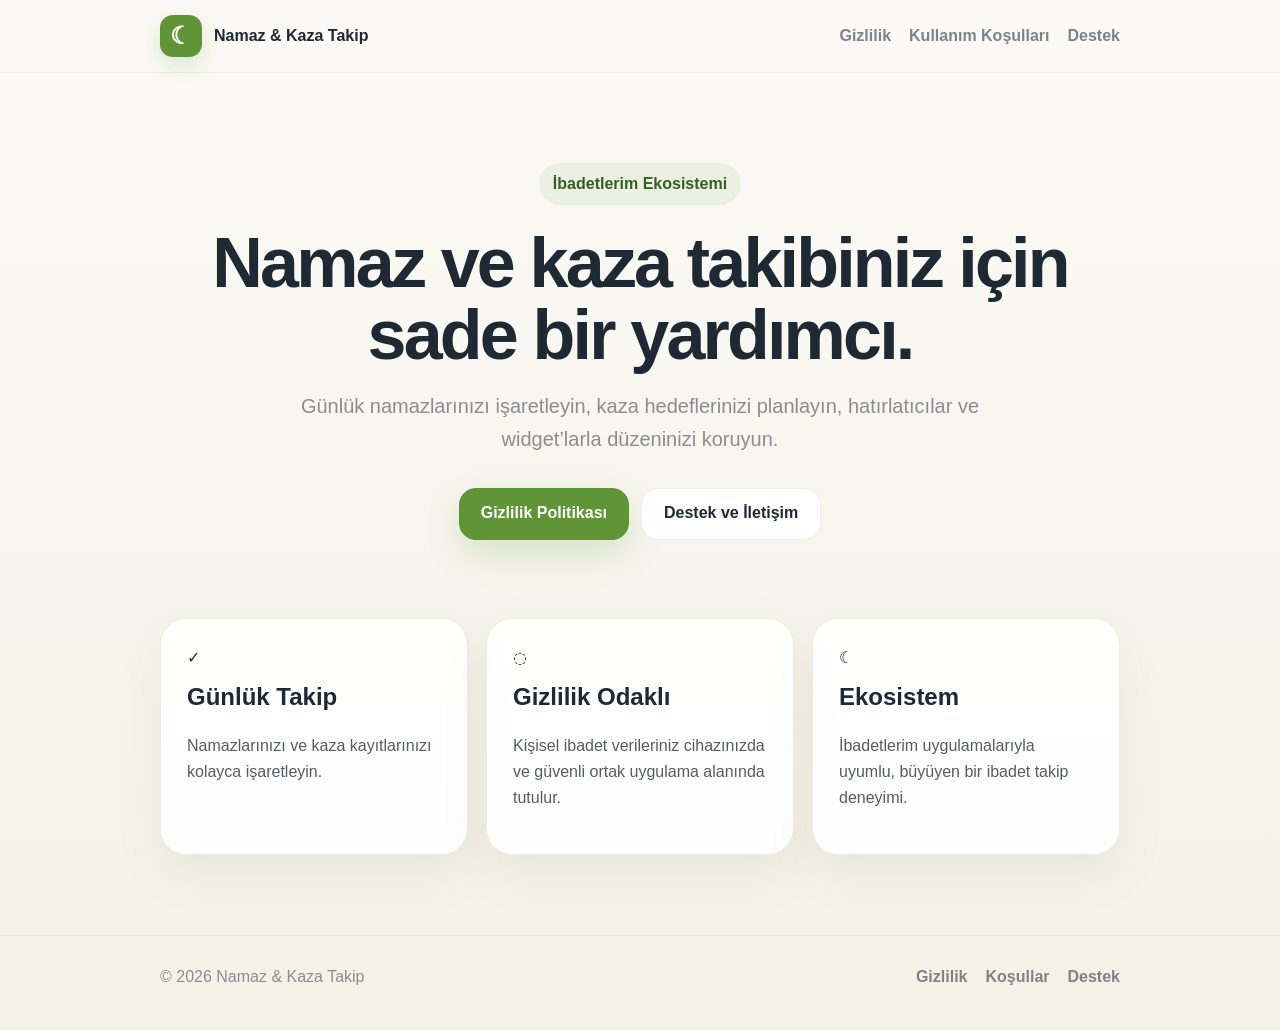
==== index.html @ 15256583 "Add files via upload     İlk web sitesi dosyaları" ====
<!doctype html><html lang="tr"><head><meta charset="utf-8"><meta name="viewport" content="width=device-width,initial-scale=1"><title>Namaz &amp; Kaza Takip</title><meta name="description" content="Namazlarınızı ve kaza hedeflerinizi sade ve güvenli biçimde takip edin."><link rel="stylesheet" href="styles.css"></head><body><header><div class="container nav"><a class="brand" href="index.html"><span class="logo">☾</span><span>Namaz &amp; Kaza Takip</span></a><nav><a href="privacy.html">Gizlilik</a><a href="terms.html">Kullanım Koşulları</a><a href="support.html">Destek</a></nav></div></header><main><section class="hero container"><span class="eyebrow">İbadetlerim Ekosistemi</span><h1>Namaz ve kaza takibiniz için sade bir yardımcı.</h1><p>Günlük namazlarınızı işaretleyin, kaza hedeflerinizi planlayın, hatırlatıcılar ve widget’larla düzeninizi koruyun.</p><div class="actions"><a class="button primary" href="privacy.html">Gizlilik Politikası</a><a class="button secondary" href="support.html">Destek ve İletişim</a></div></section><section class="container grid"><article class="card"><div>✓</div><h2>Günlük Takip</h2><p>Namazlarınızı ve kaza kayıtlarınızı kolayca işaretleyin.</p></article><article class="card"><div>◌</div><h2>Gizlilik Odaklı</h2><p>Kişisel ibadet verileriniz cihazınızda ve güvenli ortak uygulama alanında tutulur.</p></article><article class="card"><div>☾</div><h2>Ekosistem</h2><p>İbadetlerim uygulamalarıyla uyumlu, büyüyen bir ibadet takip deneyimi.</p></article></section></main><footer><div class="container footer-inner"><span>© 2026 Namaz &amp; Kaza Takip</span><span class="footer-links"><a href="privacy.html">Gizlilik</a><a href="terms.html">Koşullar</a><a href="support.html">Destek</a></span></div></footer><script src="config.js"></script><script src="script.js"></script></body></html>
---- styles.css ----
*{box-sizing:border-box}body{margin:0;font-family:-apple-system,BlinkMacSystemFont,"Segoe UI",sans-serif;background:linear-gradient(180deg,#fbfaf6,#f5f1e7);color:#1f2933;line-height:1.65}.container{width:min(960px,calc(100% - 36px));margin:auto}header{position:sticky;top:0;background:#fbfaf6e8;backdrop-filter:blur(16px);border-bottom:1px solid #0000000d;z-index:10}.nav{min-height:72px;display:flex;align-items:center;justify-content:space-between}.brand{display:flex;align-items:center;gap:12px;color:#1f2933;text-decoration:none;font-weight:800}.logo{width:42px;height:42px;border-radius:13px;background:#5f9437;color:white;display:grid;place-items:center;font-size:24px;box-shadow:0 8px 22px #5f943738}nav a,.footer-links a{color:#7f8288;text-decoration:none;margin-left:18px;font-weight:600}.hero{padding:90px 0 58px;text-align:center}.eyebrow{display:inline-block;padding:8px 14px;border-radius:999px;background:#5f943717;color:#355f27;font-weight:700}h1{font-size:clamp(42px,7vw,70px);line-height:1.03;letter-spacing:-.04em;margin:22px auto 18px}.hero p{max-width:700px;margin:auto;color:#8b8d93;font-size:20px}.actions{margin-top:32px;display:flex;justify-content:center;gap:12px;flex-wrap:wrap}.button{display:inline-flex;align-items:center;justify-content:center;min-height:52px;padding:0 22px;border-radius:17px;text-decoration:none;font-weight:800}.primary{background:#5f9437;color:white;box-shadow:0 14px 34px #5f943733}.secondary{background:white;color:#1f2933;border:1px solid #00000012}.grid{display:grid;grid-template-columns:repeat(3,1fr);gap:18px;padding:20px 0 80px}.card,.page-card{background:#ffffffeb;border:1px solid #5f943724;border-radius:26px;padding:26px;box-shadow:0 18px 50px #3c483214}.card h2{margin:6px 0 8px}.card p,.page p,.page li{color:#555b64}.page{padding:65px 0 90px}.page-card{max-width:860px;margin:auto;padding:clamp(26px,5vw,54px)}.page h1{font-size:clamp(38px,6vw,56px);text-align:left;margin-top:0}.page h2{margin-top:32px;margin-bottom:8px}.notice,.contact-box{padding:18px 20px;border-radius:18px;background:#5f943714;color:#355f27;margin:22px 0}.contact-box{padding:24px}footer{border-top:1px solid #0000000d;padding:28px 0 40px;color:#8b8d93}.footer-inner{display:flex;justify-content:space-between;gap:20px;flex-wrap:wrap}@media(max-width:760px){nav{display:none}.grid{grid-template-columns:1fr}.hero{padding-top:60px}.page{padding-top:34px}}
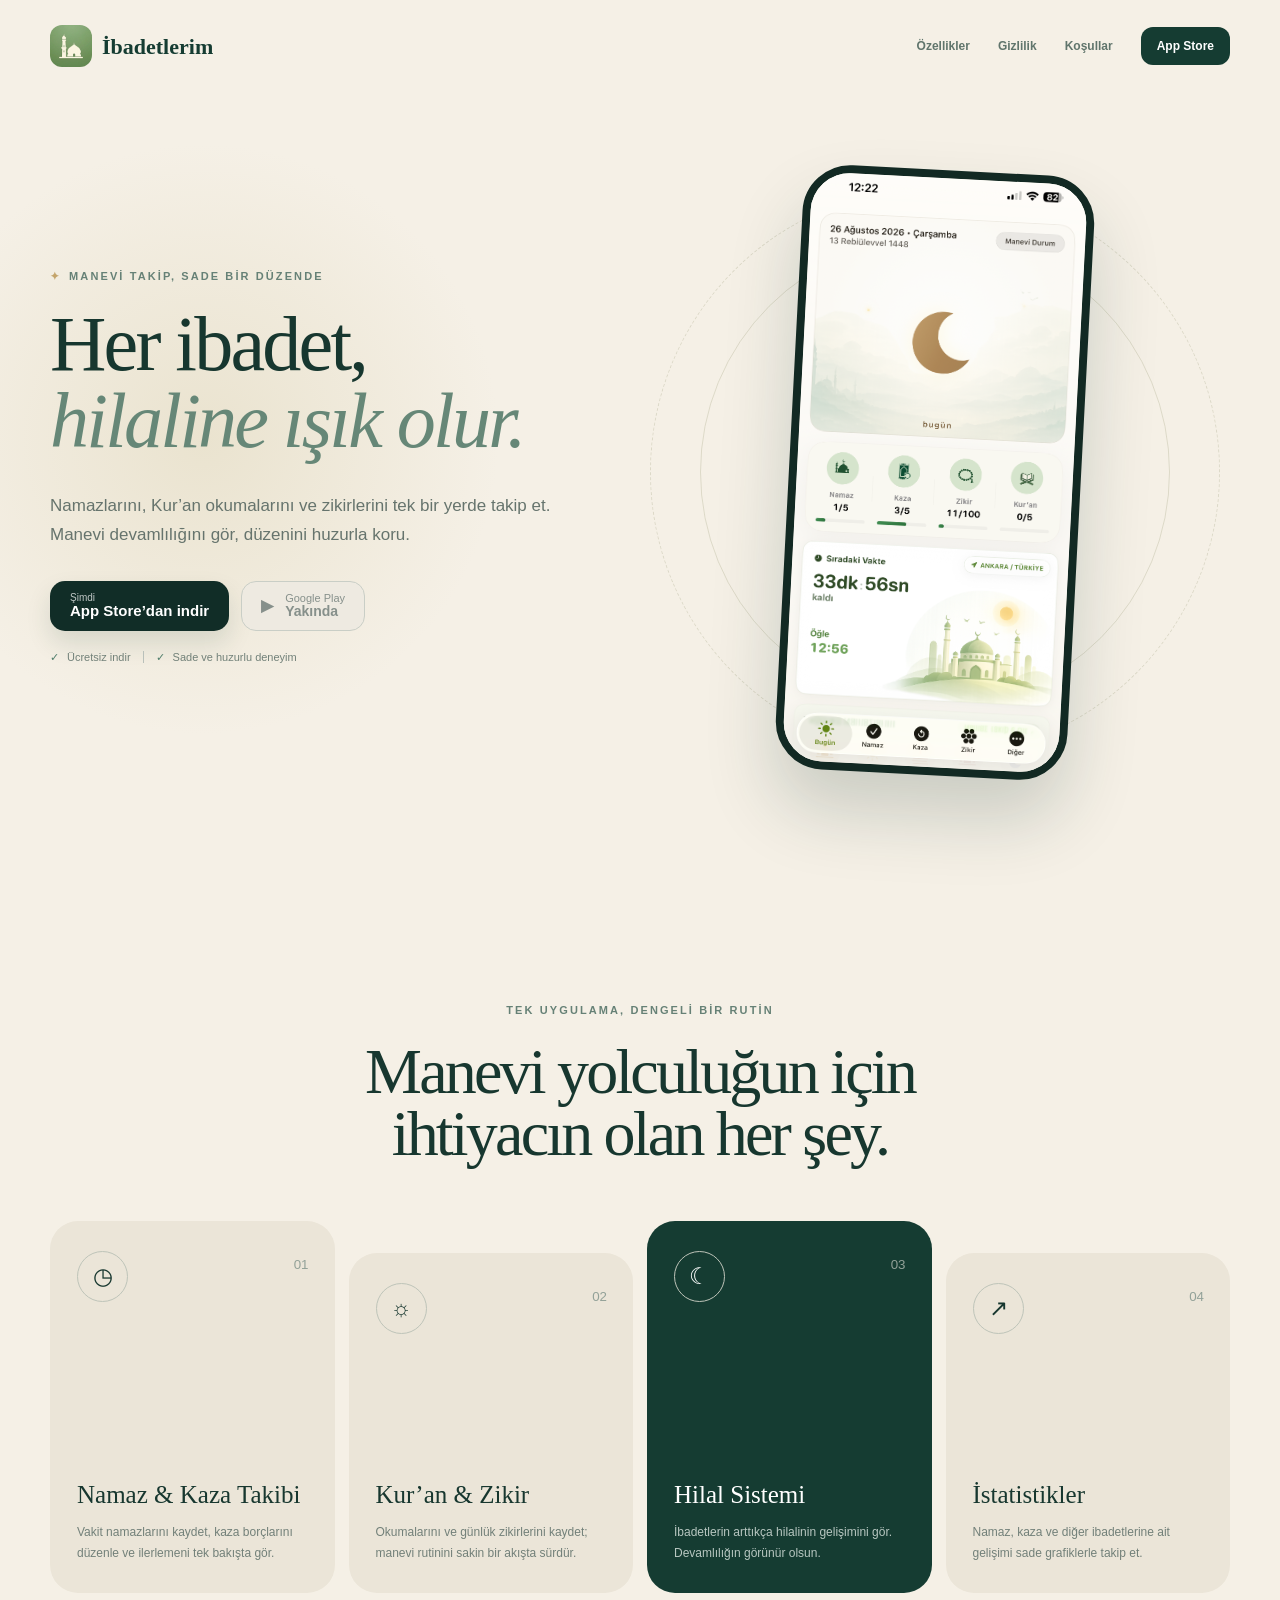
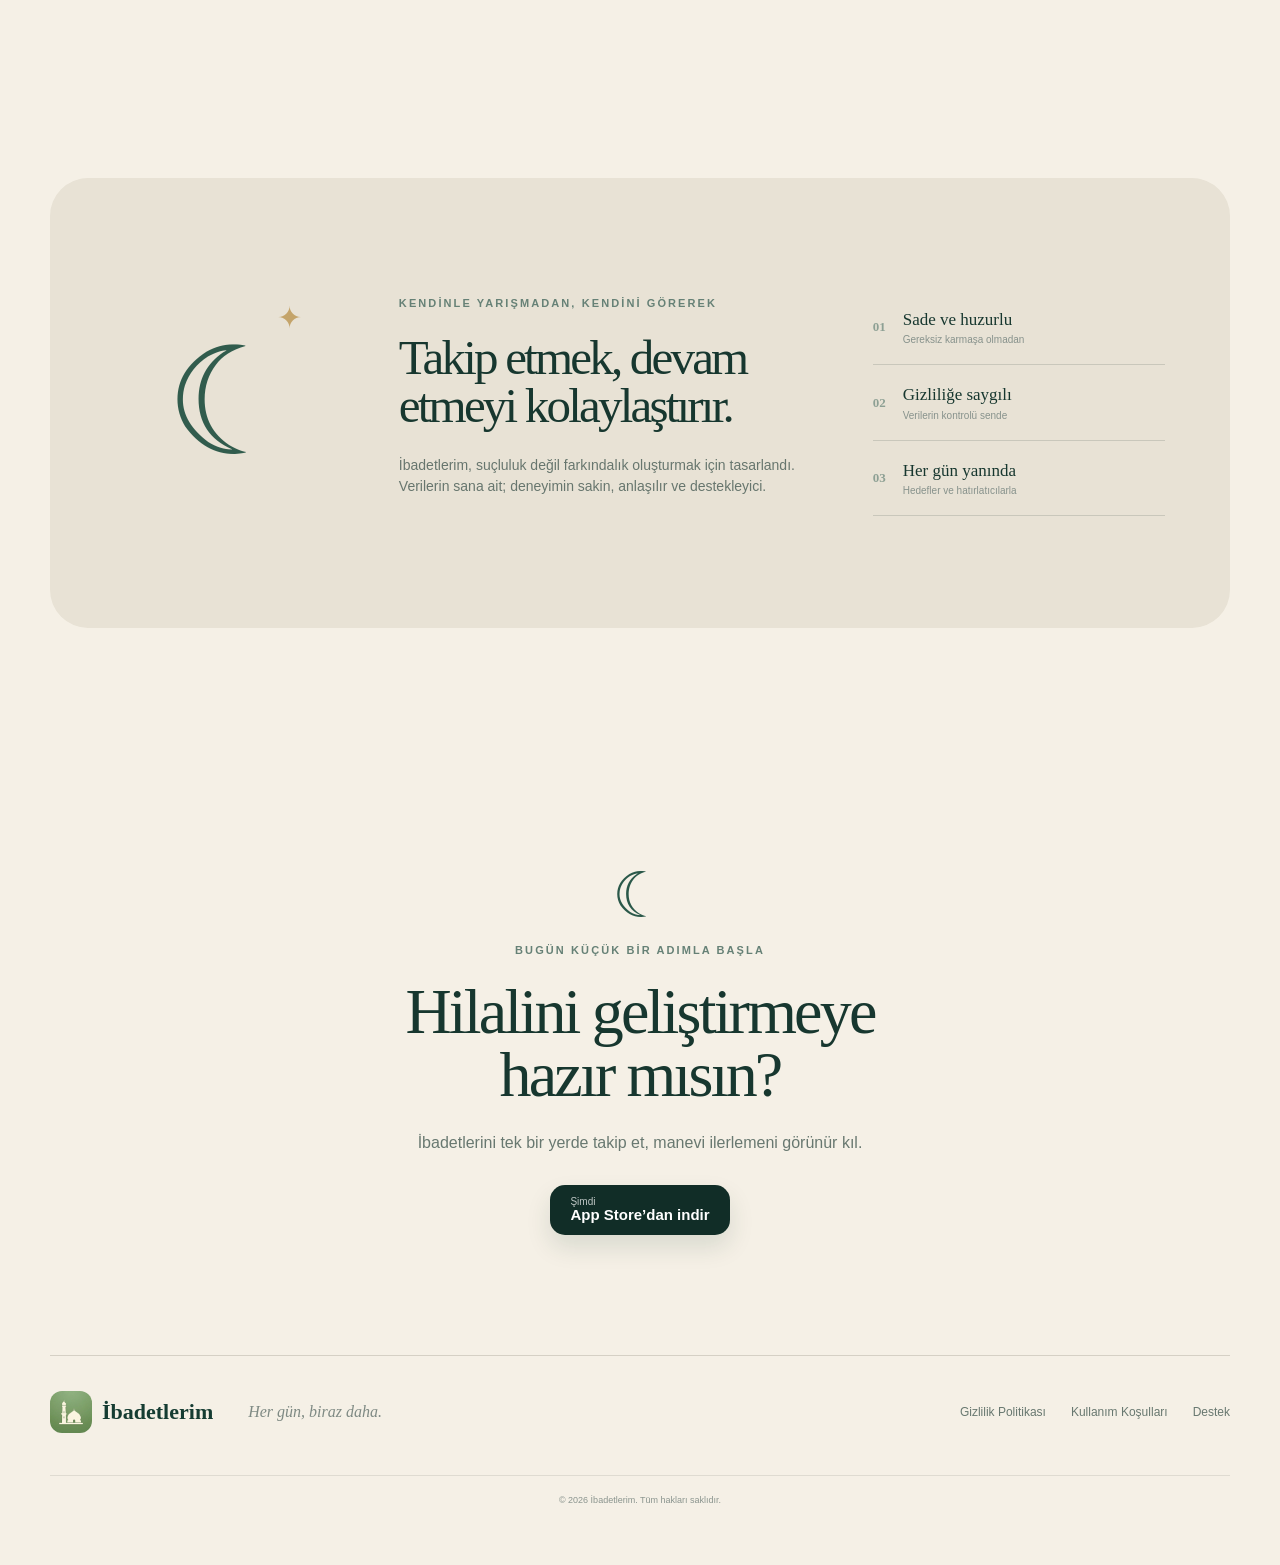
==== commit 7b40d78d: "İbadetlerim landing sayfasını güncelle" ====
--- a/index.html
+++ b/index.html
@@ -1 +1,8 @@
-<!doctype html><html lang="tr"><head><meta charset="utf-8"><meta name="viewport" content="width=device-width,initial-scale=1"><title>Namaz &amp; Kaza Takip</title><meta name="description" content="Namazlarınızı ve kaza hedeflerinizi sade ve güvenli biçimde takip edin."><link rel="stylesheet" href="styles.css"></head><body><header><div class="container nav"><a class="brand" href="index.html"><span class="logo">☾</span><span>Namaz &amp; Kaza Takip</span></a><nav><a href="privacy.html">Gizlilik</a><a href="terms.html">Kullanım Koşulları</a><a href="support.html">Destek</a></nav></div></header><main><section class="hero container"><span class="eyebrow">İbadetlerim Ekosistemi</span><h1>Namaz ve kaza takibiniz için sade bir yardımcı.</h1><p>Günlük namazlarınızı işaretleyin, kaza hedeflerinizi planlayın, hatırlatıcılar ve widget’larla düzeninizi koruyun.</p><div class="actions"><a class="button primary" href="privacy.html">Gizlilik Politikası</a><a class="button secondary" href="support.html">Destek ve İletişim</a></div></section><section class="container grid"><article class="card"><div>✓</div><h2>Günlük Takip</h2><p>Namazlarınızı ve kaza kayıtlarınızı kolayca işaretleyin.</p></article><article class="card"><div>◌</div><h2>Gizlilik Odaklı</h2><p>Kişisel ibadet verileriniz cihazınızda ve güvenli ortak uygulama alanında tutulur.</p></article><article class="card"><div>☾</div><h2>Ekosistem</h2><p>İbadetlerim uygulamalarıyla uyumlu, büyüyen bir ibadet takip deneyimi.</p></article></section></main><footer><div class="container footer-inner"><span>© 2026 Namaz &amp; Kaza Takip</span><span class="footer-links"><a href="privacy.html">Gizlilik</a><a href="terms.html">Koşullar</a><a href="support.html">Destek</a></span></div></footer><script src="config.js"></script><script src="script.js"></script></body></html>+<!doctype html><html lang="tr"><head><meta charset="utf-8"><meta name="viewport" content="width=device-width,initial-scale=1"><title>İbadetlerim — Manevi Takip ve Hilal Sistemi</title><meta name="description" content="Namaz, kaza, Kur’an ve zikir takibini tek bir yerde birleştiren sade manevi takip uygulaması."><meta property="og:title" content="İbadetlerim"><meta property="og:description" content="Her ibadet, hilaline ışık olur."><link rel="stylesheet" href="styles.css"><link rel="stylesheet" href="landing.css"><!-- Google Analytics placeholder: gerçek kimlik hazır olduğunda buraya GA etiketi eklenebilir. --><!-- Meta Pixel placeholder: gerçek Pixel ID hazır olduğunda buraya Meta etiketi eklenebilir. --></head>
+<body class="landing"><header class="lp-header"><div class="lp-shell lp-nav"><a class="lp-brand" href="#top"><img src="ibadetlerim-logo.jpg" alt="" width="42" height="42" style="border-radius:12px;object-fit:cover">İbadetlerim</a><nav aria-label="Ana menü"><a href="#ozellikler">Özellikler</a><a href="ibadetlerim-privacy.html">Gizlilik</a><a href="ibadetlerim-terms.html">Koşullar</a><a class="lp-nav-cta" href="https://apps.apple.com/tr/app/i-badetlerim/id6791574073" target="_blank" rel="noopener">App Store</a></nav></div></header>
+<main id="top"><section class="lp-hero lp-shell"><div class="lp-hero-copy"><p class="lp-eyebrow"><span>✦</span>Manevi takip, sade bir düzende</p><h1>Her ibadet,<br><em>hilaline ışık olur.</em></h1><p class="lp-lead">Namazlarını, Kur’an okumalarını ve zikirlerini tek bir yerde takip et. Manevi devamlılığını gör, düzenini huzurla koru.</p><div class="lp-actions"><a class="lp-store" href="https://apps.apple.com/tr/app/i-badetlerim/id6791574073" target="_blank" rel="noopener"><span><small>Şimdi</small><strong>App Store’dan indir</strong></span></a><span class="lp-soon" aria-disabled="true"><b>▶</b><span><small>Google Play</small><strong>Yakında</strong></span></span></div><p class="lp-micro"><span>✓</span>Ücretsiz indir<i></i><span>✓</span>Sade ve huzurlu deneyim</p></div>
+<div class="lp-phone-stage" aria-label="İbadetlerim uygulamasının gerçek ekran görüntüsü"><i class="lp-orbit one"></i><i class="lp-orbit two"></i><div class="lp-phone"><div class="lp-screen" style="padding:0"><img src="ibadetlerim-ekran.png" alt="İbadetlerim uygulaması ana ekranı" width="1290" height="2796" style="display:block;width:100%;height:100%;object-fit:cover"></div></div></div></section>
+<section class="lp-features lp-shell" id="ozellikler"><div class="lp-heading"><p class="lp-eyebrow">Tek uygulama, dengeli bir rutin</p><h2>Manevi yolculuğun için<br>ihtiyacın olan her şey.</h2></div><div class="lp-feature-grid"><article><i>◷</i><small>01</small><h3>Namaz &amp; Kaza Takibi</h3><p>Vakit namazlarını kaydet, kaza borçlarını düzenle ve ilerlemeni tek bakışta gör.</p></article><article><i>☼</i><small>02</small><h3>Kur’an &amp; Zikir</h3><p>Okumalarını ve günlük zikirlerini kaydet; manevi rutinini sakin bir akışta sürdür.</p></article><article class="dark"><i>☾</i><small>03</small><h3>Hilal Sistemi</h3><p>İbadetlerin arttıkça hilalinin gelişimini gör. Devamlılığın görünür olsun.</p></article><article><i>↗</i><small>04</small><h3>İstatistikler</h3><p>Namaz, kaza ve diğer ibadetlerine ait gelişimi sade grafiklerle takip et.</p></article></div></section>
+<section class="lp-trust lp-shell"><div class="lp-trust-card"><div class="lp-trust-moon">☾<span>✦</span></div><div><p class="lp-eyebrow">Kendinle yarışmadan, kendini görerek</p><h2>Takip etmek, devam etmeyi kolaylaştırır.</h2><p>İbadetlerim, suçluluk değil farkındalık oluşturmak için tasarlandı. Verilerin sana ait; deneyimin sakin, anlaşılır ve destekleyici.</p></div><ul><li><b>01</b><span><strong>Sade ve huzurlu</strong><small>Gereksiz karmaşa olmadan</small></span></li><li><b>02</b><span><strong>Gizliliğe saygılı</strong><small>Verilerin kontrolü sende</small></span></li><li><b>03</b><span><strong>Her gün yanında</strong><small>Hedefler ve hatırlatıcılarla</small></span></li></ul></div></section>
+<section class="lp-final lp-shell"><div>☾</div><p class="lp-eyebrow">Bugün küçük bir adımla başla</p><h2>Hilalini geliştirmeye<br>hazır mısın?</h2><p>İbadetlerini tek bir yerde takip et, manevi ilerlemeni görünür kıl.</p><a class="lp-store" href="https://apps.apple.com/tr/app/i-badetlerim/id6791574073" target="_blank" rel="noopener"><span><small>Şimdi</small><strong>App Store’dan indir</strong></span></a></section></main>
+<footer class="lp-footer lp-shell"><a class="lp-brand" href="#top"><img src="ibadetlerim-logo.jpg" alt="" width="42" height="42" style="border-radius:12px;object-fit:cover">İbadetlerim</a><p>Her gün, biraz daha.</p><div><a href="ibadetlerim-privacy.html">Gizlilik Politikası</a><a href="ibadetlerim-terms.html">Kullanım Koşulları</a><a href="mailto:ibadetlerim.ekosistem@gmail.com">Destek</a></div><small>© 2026 İbadetlerim. Tüm hakları saklıdır.</small></footer></body></html>
--- a/landing.css
+++ b/landing.css
@@ -0,0 +1,4 @@
+.landing{--c:#f5f0e6;--g:#153c32;--gold:#c4a46a;--ink:#17372f;--muted:#66746d;background:var(--c);color:var(--ink);line-height:1.5}.lp-shell{width:min(1180px,calc(100% - 40px));margin-inline:auto}.lp-header{position:relative;top:auto;background:transparent;border:0;backdrop-filter:none}.lp-nav{height:92px;display:flex;align-items:center;justify-content:space-between}.lp-brand{display:flex;align-items:center;gap:10px;color:var(--g);text-decoration:none;font-family:Georgia,serif;font-size:22px;font-weight:700}.lp-brand span{width:37px;height:37px;display:grid;place-items:center;border-radius:50%;background:var(--g);color:#e7d8ae}.lp-nav nav{display:flex;align-items:center;gap:28px}.lp-nav nav a{margin:0;color:#60756c;font-size:12px;text-decoration:none}.lp-nav .lp-nav-cta{background:var(--g);color:#fff;padding:10px 16px;border-radius:12px}.lp-hero{min-height:750px;display:grid;grid-template-columns:1fr 1fr;align-items:center;padding:55px 0 90px;position:relative}.lp-hero:before{content:'';position:absolute;left:-12vw;top:5%;width:48vw;height:48vw;background:radial-gradient(circle,#dfd6b8 0,transparent 68%);opacity:.5}.lp-hero-copy{position:relative;z-index:2;max-width:620px}.lp-eyebrow{text-transform:uppercase;letter-spacing:2.1px;font-size:11px;font-weight:800;color:#668176;margin:0 0 22px}.lp-eyebrow span{color:var(--gold);margin-right:8px}.lp-hero h1,.lp-heading h2,.lp-trust h2,.lp-final h2{font-family:Georgia,serif;font-weight:400;letter-spacing:-2.8px;line-height:.98;margin:0}.lp-hero h1{font-size:clamp(56px,6.1vw,84px)}.lp-hero h1 em{font-weight:400;color:#668777}.lp-lead{font-size:17px;line-height:1.75;color:var(--muted);max-width:540px;margin:31px 0}.lp-actions{display:flex;gap:12px}.lp-store{display:inline-flex;align-items:center;gap:12px;background:#112d27;color:#fff;border-radius:15px;padding:11px 20px;text-decoration:none;box-shadow:0 12px 25px #153c3220;transition:.2s}.lp-store:hover{transform:translateY(-2px)}.lp-store>span:last-child,.lp-soon>span{display:flex;flex-direction:column;text-align:left;line-height:1.1}.lp-store small{font-size:10px;opacity:.74}.lp-store strong{font-size:15px}.lp-apple{font-size:25px;position:relative}.lp-apple:after{content:'';position:absolute;width:8px;height:5px;border-radius:8px 0;left:12px;top:-3px;background:#fff;transform:rotate(-32deg)}.lp-soon{display:inline-flex;align-items:center;gap:12px;border:1px solid #c9cec6;background:#eeeae1;color:#86908b;border-radius:15px;padding:10px 19px}.lp-soon small{font-size:11px}.lp-soon strong{font-size:14px}.lp-micro{display:flex;align-items:center;gap:8px;color:#718078;font-size:11px;margin-top:18px}.lp-micro span{color:#4f7d6b}.lp-micro i{height:12px;width:1px;background:#b9c0ba;margin:0 4px}
+.lp-phone-stage{position:relative;height:650px;display:grid;place-items:center}.lp-phone{width:292px;height:605px;border-radius:48px;background:#10221e;border:8px solid #122923;box-shadow:0 40px 70px #17372f30;position:relative;z-index:2;transform:rotate(3deg)}.lp-screen{height:100%;border-radius:39px;background:#f9f5ec;padding:26px 18px 18px;overflow:hidden;position:relative}.lp-island{position:absolute;top:10px;left:50%;transform:translateX(-50%);width:82px;height:20px;border-radius:20px;background:#10221e}.lp-app-top{margin-top:16px;display:flex;justify-content:space-between;align-items:center;font-family:Georgia,serif;font-size:25px;font-weight:700}.lp-app-top b{width:30px;height:30px;border-radius:50%;background:var(--g);color:#fff;font:700 9px sans-serif;display:grid;place-items:center}.lp-date{font-size:9px;color:#819087;margin:3px 0 15px}.lp-moon-card{background:linear-gradient(140deg,#1c4b3d,#102f27);border-radius:22px;padding:16px;color:#fff;min-height:155px}.lp-moon-card>small{font-size:8px;opacity:.65}.lp-moon-card>strong{display:block;font-family:Georgia,serif;font-size:16px}.lp-crescent{font-size:62px;line-height:1;color:#e3c982;text-align:center}.lp-progress{display:block;height:4px;background:#ffffff20;border-radius:5px}.lp-progress b{display:block;width:72%;height:100%;background:#d7bb72}.lp-moon-card p{font-size:7px;opacity:.65;margin:6px 0}.lp-list-title{display:flex;justify-content:space-between;margin:18px 2px 9px;font-size:9px}.lp-list-title strong{font-family:Georgia,serif;font-size:13px}.lp-prayers{display:grid;gap:7px}.lp-prayers>div{display:flex;align-items:center;gap:9px;background:#fff;border:1px solid #ece6d9;border-radius:12px;padding:9px}.lp-prayers i{width:23px;height:23px;border-radius:50%;border:1px solid #72927f;display:grid;place-items:center;font-size:9px;font-style:normal;color:#fff;background:#72927f}.lp-prayers>div:last-child i{background:transparent}.lp-prayers span{display:flex;flex-direction:column;font-size:9px;font-weight:700;flex:1}.lp-prayers small{font-size:6px;color:#94a097}.lp-tabs{position:absolute;bottom:8px;left:8px;right:8px;height:48px;border-radius:16px;background:#fff;display:flex;justify-content:space-around;align-items:center}.lp-tabs span{display:flex;flex-direction:column;align-items:center;font-size:13px;color:#9ba49f}.lp-tabs small{font-size:5px}.lp-tabs .active{color:var(--g)}.lp-orbit{position:absolute;border:1px solid #c8c6af;border-radius:50%;opacity:.55}.lp-orbit.one{width:470px;height:470px}.lp-orbit.two{width:570px;height:570px;border-style:dashed}
+.lp-features{padding:115px 0}.lp-heading{text-align:center;max-width:760px;margin:0 auto 55px}.lp-heading h2,.lp-final h2{font-size:clamp(42px,5vw,65px)}.lp-feature-grid{display:grid;grid-template-columns:repeat(4,1fr);gap:14px}.lp-feature-grid article{min-height:340px;border-radius:28px;padding:30px 27px;position:relative;background:#ebe5d8;display:flex;flex-direction:column}.lp-feature-grid article:nth-child(even){margin-top:32px}.lp-feature-grid article.dark{background:var(--g);color:#fff}.lp-feature-grid article>i{width:51px;height:51px;border:1px solid #bec4b9;border-radius:50%;display:grid;place-items:center;font-size:23px;font-style:normal}.lp-feature-grid article>small{position:absolute;right:26px;top:34px;color:#92a198}.lp-feature-grid h3{font-family:Georgia,serif;font-size:25px;font-weight:400;line-height:1.08;margin:auto 0 14px}.lp-feature-grid p{font-size:12px;line-height:1.7;color:#728079;margin:0}.lp-feature-grid .dark p{color:#b8c7c1}.lp-trust{padding:70px 0 120px}.lp-trust-card{background:#e8e2d5;border-radius:38px;min-height:450px;display:grid;grid-template-columns:.8fr 1.45fr 1fr;gap:50px;align-items:center;padding:65px}.lp-trust-moon{font-size:150px;color:#315c4d;text-align:center;position:relative}.lp-trust-moon span{font-size:30px;color:var(--gold);position:absolute;top:5px;right:20%}.lp-trust h2{font-size:49px;margin-bottom:25px}.lp-trust-card>div:nth-child(2)>p:last-child{color:#67766e;font-size:14px}.lp-trust ul{list-style:none;margin:0;padding:0}.lp-trust li{display:flex;align-items:center;gap:17px;border-bottom:1px solid #c9c7bb;padding:17px 0}.lp-trust li>b{font-family:Georgia,serif;color:#8da094;font-size:13px}.lp-trust li span{display:flex;flex-direction:column}.lp-trust li strong{font-family:Georgia,serif;font-weight:400;font-size:17px}.lp-trust li small{color:#87928c;font-size:10px}.lp-final{text-align:center;padding:100px 20px 120px}.lp-final>div{font-size:63px;color:#2a5849}.lp-final>p:nth-of-type(2){color:#687870;margin:25px auto 30px;max-width:510px}.lp-footer{border-top:1px solid #d5d0c5;min-height:160px;display:grid;grid-template-columns:auto 1fr auto;align-items:center;gap:35px}.lp-footer p{color:#7f8a84;font-family:Georgia,serif;font-style:italic}.lp-footer>div{display:flex;gap:25px}.lp-footer>div a{color:#687870;text-decoration:none;font-size:12px}.lp-footer>small{grid-column:1/-1;border-top:1px solid #dfdbd1;padding:18px 0;color:#8a948e;font-size:9px;text-align:center}
+@media(max-width:900px){.lp-hero{grid-template-columns:1fr}.lp-hero-copy{text-align:center;margin:auto}.lp-actions,.lp-micro{justify-content:center}.lp-feature-grid{grid-template-columns:1fr 1fr}.lp-feature-grid article:nth-child(even){margin-top:0}.lp-trust-card{grid-template-columns:1fr;text-align:center}.lp-trust-moon{font-size:100px}.lp-trust li{text-align:left}.lp-footer{grid-template-columns:1fr;text-align:center;padding-top:50px}.lp-footer .lp-brand,.lp-footer>div{justify-self:center}.lp-footer>small{grid-column:1}}@media(max-width:760px){.lp-nav nav{display:none}}@media(max-width:560px){.lp-shell{width:min(100% - 28px,1180px)}.lp-nav{height:76px}.lp-hero{padding:35px 0 60px}.lp-hero h1{font-size:48px;letter-spacing:-2px}.lp-lead{font-size:15px}.lp-actions{flex-direction:column;padding:0 12px}.lp-actions>*{justify-content:center}.lp-micro{flex-wrap:wrap}.lp-phone-stage{height:570px;transform:scale(.9);margin:-5px -20px -35px}.lp-features{padding:80px 0}.lp-feature-grid{grid-template-columns:1fr}.lp-feature-grid article{min-height:280px}.lp-heading h2,.lp-final h2{font-size:42px}.lp-trust{padding:40px 0 80px}.lp-trust-card{padding:40px 25px;border-radius:28px;gap:28px}.lp-trust h2{font-size:38px}.lp-footer{gap:20px}.lp-footer>div{gap:18px}}
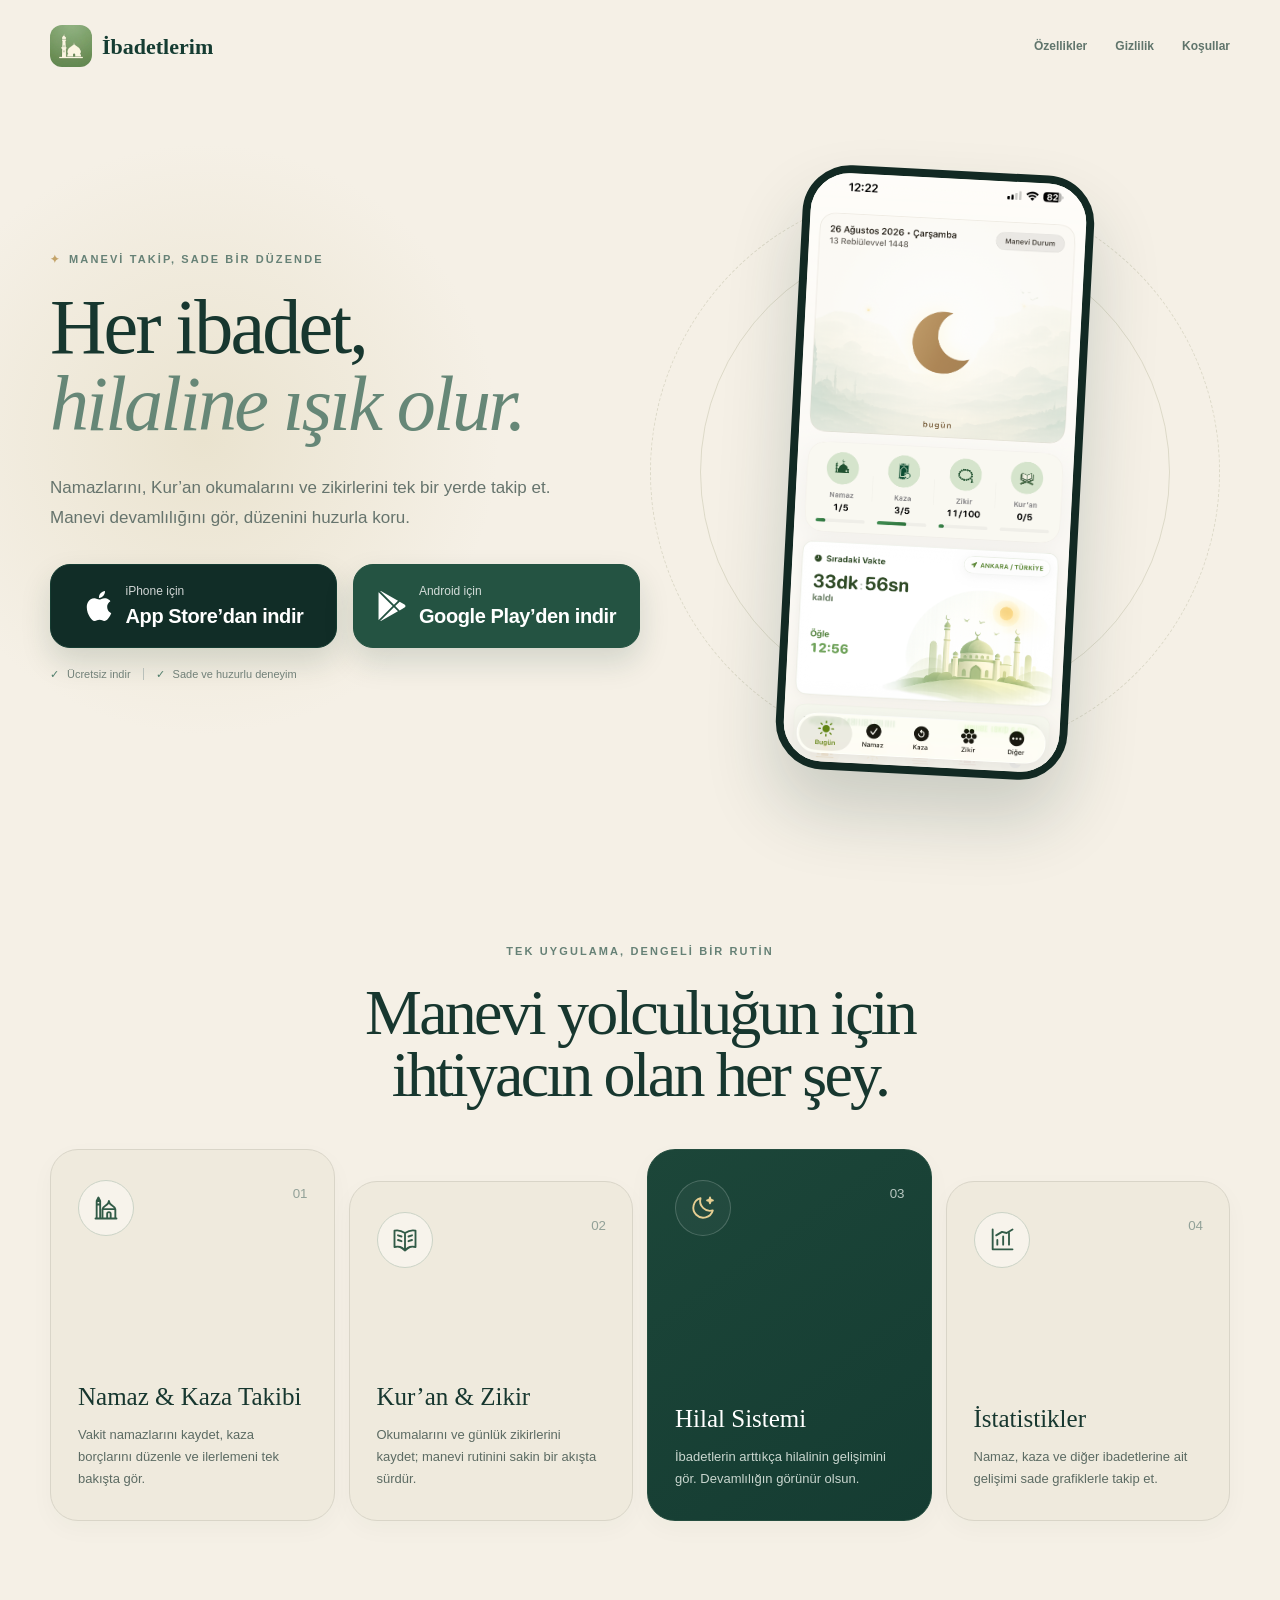
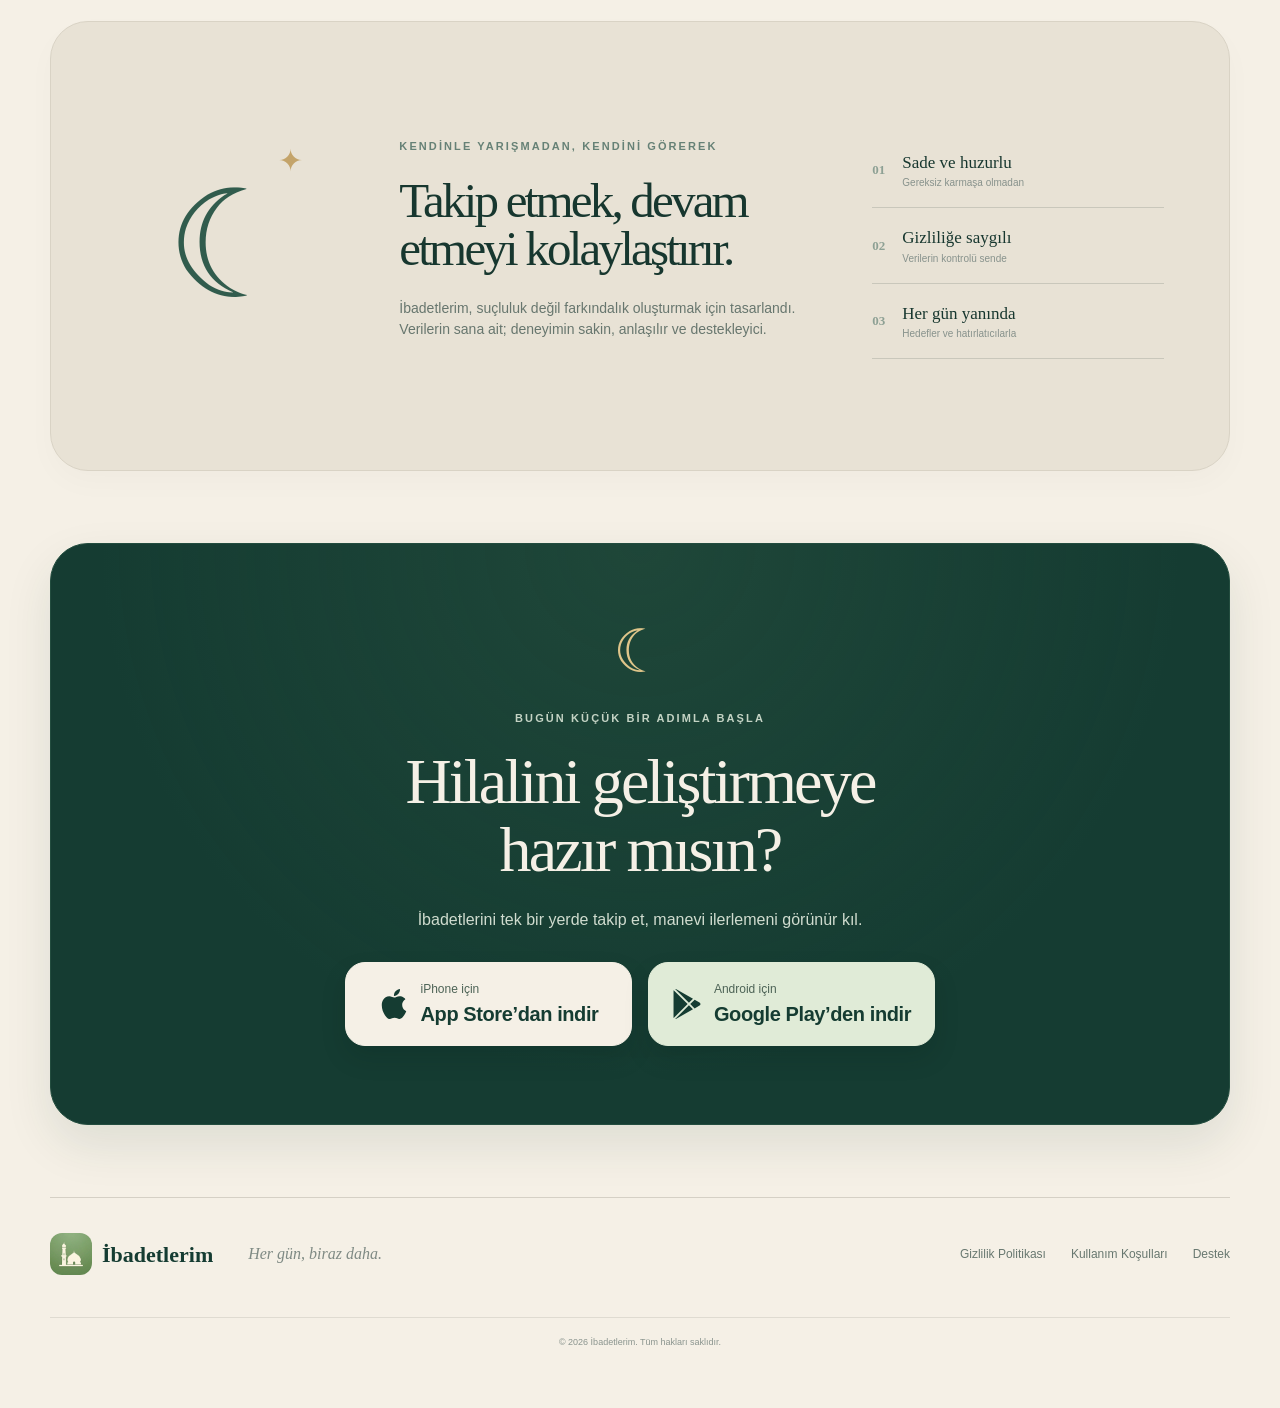
==== commit c6b3d8ef: "Refresh landing design and enable Google Play downloads" ====
--- a/index.html
+++ b/index.html
@@ -1,8 +1,8 @@
 <!doctype html><html lang="tr"><head><meta charset="utf-8"><meta name="viewport" content="width=device-width,initial-scale=1"><title>İbadetlerim — Manevi Takip ve Hilal Sistemi</title><meta name="description" content="Namaz, kaza, Kur’an ve zikir takibini tek bir yerde birleştiren sade manevi takip uygulaması."><meta property="og:title" content="İbadetlerim"><meta property="og:description" content="Her ibadet, hilaline ışık olur."><link rel="stylesheet" href="styles.css"><link rel="stylesheet" href="landing.css"><!-- Google Analytics placeholder: gerçek kimlik hazır olduğunda buraya GA etiketi eklenebilir. --><!-- Meta Pixel placeholder: gerçek Pixel ID hazır olduğunda buraya Meta etiketi eklenebilir. --></head>
-<body class="landing"><header class="lp-header"><div class="lp-shell lp-nav"><a class="lp-brand" href="#top"><img src="ibadetlerim-logo.jpg" alt="" width="42" height="42" style="border-radius:12px;object-fit:cover">İbadetlerim</a><nav aria-label="Ana menü"><a href="#ozellikler">Özellikler</a><a href="ibadetlerim-privacy.html">Gizlilik</a><a href="ibadetlerim-terms.html">Koşullar</a><a class="lp-nav-cta" href="https://apps.apple.com/tr/app/i-badetlerim/id6791574073" target="_blank" rel="noopener">App Store</a></nav></div></header>
-<main id="top"><section class="lp-hero lp-shell"><div class="lp-hero-copy"><p class="lp-eyebrow"><span>✦</span>Manevi takip, sade bir düzende</p><h1>Her ibadet,<br><em>hilaline ışık olur.</em></h1><p class="lp-lead">Namazlarını, Kur’an okumalarını ve zikirlerini tek bir yerde takip et. Manevi devamlılığını gör, düzenini huzurla koru.</p><div class="lp-actions"><a class="lp-store" href="https://apps.apple.com/tr/app/i-badetlerim/id6791574073" target="_blank" rel="noopener"><span><small>Şimdi</small><strong>App Store’dan indir</strong></span></a><span class="lp-soon" aria-disabled="true"><b>▶</b><span><small>Google Play</small><strong>Yakında</strong></span></span></div><p class="lp-micro"><span>✓</span>Ücretsiz indir<i></i><span>✓</span>Sade ve huzurlu deneyim</p></div>
+<body class="landing"><header class="lp-header"><div class="lp-shell lp-nav"><a class="lp-brand" href="#top"><img src="ibadetlerim-logo.jpg" alt="" width="42" height="42" style="border-radius:12px;object-fit:cover">İbadetlerim</a><nav aria-label="Ana menü"><a href="#ozellikler">Özellikler</a><a href="ibadetlerim-privacy.html">Gizlilik</a><a href="ibadetlerim-terms.html">Koşullar</a></nav></div></header>
+<main id="top"><section class="lp-hero lp-shell"><div class="lp-hero-copy"><p class="lp-eyebrow"><span>✦</span>Manevi takip, sade bir düzende</p><h1>Her ibadet,<br><em>hilaline ışık olur.</em></h1><p class="lp-lead">Namazlarını, Kur’an okumalarını ve zikirlerini tek bir yerde takip et. Manevi devamlılığını gör, düzenini huzurla koru.</p><div class="lp-actions"><a class="lp-store" href="https://apps.apple.com/tr/app/i-badetlerim/id6791574073" target="_blank" rel="noopener"><svg class="lp-store-icon" viewBox="0 0 24 24" width="30" height="30" fill="currentColor" aria-hidden="true" focusable="false" xmlns="http://www.w3.org/2000/svg"><path d="M12.152 6.896c-.948 0-2.415-1.078-3.96-1.04-2.04.027-3.91 1.183-4.961 3.014-2.117 3.675-.546 9.103 1.519 12.09 1.013 1.454 2.208 3.09 3.792 3.039 1.52-.065 2.09-.987 3.935-.987 1.831 0 2.35.987 3.96.948 1.637-.026 2.676-1.48 3.676-2.948 1.156-1.688 1.636-3.325 1.662-3.415-.039-.013-3.182-1.221-3.22-4.857-.026-3.04 2.48-4.494 2.597-4.559-1.429-2.09-3.623-2.324-4.39-2.376-2-.156-3.675 1.09-4.61 1.09zM15.53 3.83c.843-1.012 1.4-2.427 1.245-3.83-1.207.052-2.662.805-3.532 1.818-.78.896-1.454 2.338-1.273 3.714 1.338.104 2.715-.688 3.559-1.701"/></svg><span><small>iPhone için</small><strong>App Store’dan indir</strong></span></a><a class="lp-store lp-store-play" href="https://play.google.com/store/apps/details?id=com.ibadetlerim.app" target="_blank" rel="noopener"><svg class="lp-store-icon" viewBox="0 0 24 24" width="30" height="30" fill="currentColor" aria-hidden="true" focusable="false" xmlns="http://www.w3.org/2000/svg"><path d="M22.018 13.298l-3.919 2.218-3.515-3.493 3.543-3.521 3.891 2.202a1.49 1.49 0 0 1 0 2.594zM1.337.924a1.486 1.486 0 0 0-.112.568v21.017c0 .217.045.419.124.6l11.155-11.087L1.337.924zm12.207 10.065l3.258-3.238L3.45.195a1.466 1.466 0 0 0-.946-.179l11.04 10.973zm0 2.067l-11 10.933c.298.036.612-.016.906-.183l13.324-7.54-3.23-3.21z"/></svg><span><small>Android için</small><strong>Google Play’den indir</strong></span></a></div><p class="lp-micro"><span>✓</span>Ücretsiz indir<i></i><span>✓</span>Sade ve huzurlu deneyim</p></div>
 <div class="lp-phone-stage" aria-label="İbadetlerim uygulamasının gerçek ekran görüntüsü"><i class="lp-orbit one"></i><i class="lp-orbit two"></i><div class="lp-phone"><div class="lp-screen" style="padding:0"><img src="ibadetlerim-ekran.png" alt="İbadetlerim uygulaması ana ekranı" width="1290" height="2796" style="display:block;width:100%;height:100%;object-fit:cover"></div></div></div></section>
-<section class="lp-features lp-shell" id="ozellikler"><div class="lp-heading"><p class="lp-eyebrow">Tek uygulama, dengeli bir rutin</p><h2>Manevi yolculuğun için<br>ihtiyacın olan her şey.</h2></div><div class="lp-feature-grid"><article><i>◷</i><small>01</small><h3>Namaz &amp; Kaza Takibi</h3><p>Vakit namazlarını kaydet, kaza borçlarını düzenle ve ilerlemeni tek bakışta gör.</p></article><article><i>☼</i><small>02</small><h3>Kur’an &amp; Zikir</h3><p>Okumalarını ve günlük zikirlerini kaydet; manevi rutinini sakin bir akışta sürdür.</p></article><article class="dark"><i>☾</i><small>03</small><h3>Hilal Sistemi</h3><p>İbadetlerin arttıkça hilalinin gelişimini gör. Devamlılığın görünür olsun.</p></article><article><i>↗</i><small>04</small><h3>İstatistikler</h3><p>Namaz, kaza ve diğer ibadetlerine ait gelişimi sade grafiklerle takip et.</p></article></div></section>
+<section class="lp-features lp-shell" id="ozellikler"><div class="lp-heading"><p class="lp-eyebrow">Tek uygulama, dengeli bir rutin</p><h2>Manevi yolculuğun için<br>ihtiyacın olan her şey.</h2></div><div class="lp-feature-grid"><article><i aria-hidden="true"><svg viewBox="0 0 24 24" width="28" height="28" fill="none" stroke="currentColor" stroke-width="1.6" stroke-linecap="round" stroke-linejoin="round" focusable="false"><path d="M3 21h18M4 21V9h3v12M4 6l1.5-3L7 6M4 9V6h3v3M9 21v-8h11v8M9 13c0-3 5.5-3 5.5-7 0 4 5.5 4 5.5 7M13 21v-4a1.5 1.5 0 0 1 3 0v4"/></svg></i><small>01</small><h3>Namaz &amp; Kaza Takibi</h3><p>Vakit namazlarını kaydet, kaza borçlarını düzenle ve ilerlemeni tek bakışta gör.</p></article><article><i aria-hidden="true"><svg viewBox="0 0 24 24" width="28" height="28" fill="none" stroke="currentColor" stroke-width="1.6" stroke-linecap="round" stroke-linejoin="round" focusable="false"><path d="M12 6v15M3 4c4-1 6 0 9 2 3-2 5-3 9-2v14c-4-1-6 0-9 3-3-3-5-4-9-3V4ZM6 8l3 1M6 12l3 1M15 9l3-1M15 13l3-1"/></svg></i><small>02</small><h3>Kur’an &amp; Zikir</h3><p>Okumalarını ve günlük zikirlerini kaydet; manevi rutinini sakin bir akışta sürdür.</p></article><article class="dark"><i aria-hidden="true"><svg viewBox="0 0 24 24" width="28" height="28" fill="none" stroke="currentColor" stroke-width="1.6" stroke-linecap="round" stroke-linejoin="round" focusable="false"><path d="M20.4 14.1A8.5 8.5 0 0 1 9.9 3.6 8.5 8.5 0 1 0 20.4 14.1Z"/><path d="m18 3 .6 1.9 1.9.6-1.9.6L18 8l-.6-1.9-1.9-.6 1.9-.6L18 3Z"/></svg></i><small>03</small><h3>Hilal Sistemi</h3><p>İbadetlerin arttıkça hilalinin gelişimini gör. Devamlılığın görünür olsun.</p></article><article><i aria-hidden="true"><svg viewBox="0 0 24 24" width="28" height="28" fill="none" stroke="currentColor" stroke-width="1.6" stroke-linecap="round" stroke-linejoin="round" focusable="false"><path d="M4 3v17h17M8 16v-4M13 16V9M18 16V6M7 8l5-3 4 1 5-3"/></svg></i><small>04</small><h3>İstatistikler</h3><p>Namaz, kaza ve diğer ibadetlerine ait gelişimi sade grafiklerle takip et.</p></article></div></section>
 <section class="lp-trust lp-shell"><div class="lp-trust-card"><div class="lp-trust-moon">☾<span>✦</span></div><div><p class="lp-eyebrow">Kendinle yarışmadan, kendini görerek</p><h2>Takip etmek, devam etmeyi kolaylaştırır.</h2><p>İbadetlerim, suçluluk değil farkındalık oluşturmak için tasarlandı. Verilerin sana ait; deneyimin sakin, anlaşılır ve destekleyici.</p></div><ul><li><b>01</b><span><strong>Sade ve huzurlu</strong><small>Gereksiz karmaşa olmadan</small></span></li><li><b>02</b><span><strong>Gizliliğe saygılı</strong><small>Verilerin kontrolü sende</small></span></li><li><b>03</b><span><strong>Her gün yanında</strong><small>Hedefler ve hatırlatıcılarla</small></span></li></ul></div></section>
-<section class="lp-final lp-shell"><div>☾</div><p class="lp-eyebrow">Bugün küçük bir adımla başla</p><h2>Hilalini geliştirmeye<br>hazır mısın?</h2><p>İbadetlerini tek bir yerde takip et, manevi ilerlemeni görünür kıl.</p><a class="lp-store" href="https://apps.apple.com/tr/app/i-badetlerim/id6791574073" target="_blank" rel="noopener"><span><small>Şimdi</small><strong>App Store’dan indir</strong></span></a></section></main>
+<section class="lp-final lp-shell" id="indir"><div>☾</div><p class="lp-eyebrow">Bugün küçük bir adımla başla</p><h2>Hilalini geliştirmeye<br>hazır mısın?</h2><p>İbadetlerini tek bir yerde takip et, manevi ilerlemeni görünür kıl.</p><div class="lp-actions"><a class="lp-store" href="https://apps.apple.com/tr/app/i-badetlerim/id6791574073" target="_blank" rel="noopener"><svg class="lp-store-icon" viewBox="0 0 24 24" width="30" height="30" fill="currentColor" aria-hidden="true" focusable="false" xmlns="http://www.w3.org/2000/svg"><path d="M12.152 6.896c-.948 0-2.415-1.078-3.96-1.04-2.04.027-3.91 1.183-4.961 3.014-2.117 3.675-.546 9.103 1.519 12.09 1.013 1.454 2.208 3.09 3.792 3.039 1.52-.065 2.09-.987 3.935-.987 1.831 0 2.35.987 3.96.948 1.637-.026 2.676-1.48 3.676-2.948 1.156-1.688 1.636-3.325 1.662-3.415-.039-.013-3.182-1.221-3.22-4.857-.026-3.04 2.48-4.494 2.597-4.559-1.429-2.09-3.623-2.324-4.39-2.376-2-.156-3.675 1.09-4.61 1.09zM15.53 3.83c.843-1.012 1.4-2.427 1.245-3.83-1.207.052-2.662.805-3.532 1.818-.78.896-1.454 2.338-1.273 3.714 1.338.104 2.715-.688 3.559-1.701"/></svg><span><small>iPhone için</small><strong>App Store’dan indir</strong></span></a><a class="lp-store lp-store-play" href="https://play.google.com/store/apps/details?id=com.ibadetlerim.app" target="_blank" rel="noopener"><svg class="lp-store-icon" viewBox="0 0 24 24" width="30" height="30" fill="currentColor" aria-hidden="true" focusable="false" xmlns="http://www.w3.org/2000/svg"><path d="M22.018 13.298l-3.919 2.218-3.515-3.493 3.543-3.521 3.891 2.202a1.49 1.49 0 0 1 0 2.594zM1.337.924a1.486 1.486 0 0 0-.112.568v21.017c0 .217.045.419.124.6l11.155-11.087L1.337.924zm12.207 10.065l3.258-3.238L3.45.195a1.466 1.466 0 0 0-.946-.179l11.04 10.973zm0 2.067l-11 10.933c.298.036.612-.016.906-.183l13.324-7.54-3.23-3.21z"/></svg><span><small>Android için</small><strong>Google Play’den indir</strong></span></a></div></section></main>
 <footer class="lp-footer lp-shell"><a class="lp-brand" href="#top"><img src="ibadetlerim-logo.jpg" alt="" width="42" height="42" style="border-radius:12px;object-fit:cover">İbadetlerim</a><p>Her gün, biraz daha.</p><div><a href="ibadetlerim-privacy.html">Gizlilik Politikası</a><a href="ibadetlerim-terms.html">Kullanım Koşulları</a><a href="mailto:ibadetlerim.ekosistem@gmail.com">Destek</a></div><small>© 2026 İbadetlerim. Tüm hakları saklıdır.</small></footer></body></html>
--- a/landing.css
+++ b/landing.css
@@ -2,3 +2,37 @@
 .lp-phone-stage{position:relative;height:650px;display:grid;place-items:center}.lp-phone{width:292px;height:605px;border-radius:48px;background:#10221e;border:8px solid #122923;box-shadow:0 40px 70px #17372f30;position:relative;z-index:2;transform:rotate(3deg)}.lp-screen{height:100%;border-radius:39px;background:#f9f5ec;padding:26px 18px 18px;overflow:hidden;position:relative}.lp-island{position:absolute;top:10px;left:50%;transform:translateX(-50%);width:82px;height:20px;border-radius:20px;background:#10221e}.lp-app-top{margin-top:16px;display:flex;justify-content:space-between;align-items:center;font-family:Georgia,serif;font-size:25px;font-weight:700}.lp-app-top b{width:30px;height:30px;border-radius:50%;background:var(--g);color:#fff;font:700 9px sans-serif;display:grid;place-items:center}.lp-date{font-size:9px;color:#819087;margin:3px 0 15px}.lp-moon-card{background:linear-gradient(140deg,#1c4b3d,#102f27);border-radius:22px;padding:16px;color:#fff;min-height:155px}.lp-moon-card>small{font-size:8px;opacity:.65}.lp-moon-card>strong{display:block;font-family:Georgia,serif;font-size:16px}.lp-crescent{font-size:62px;line-height:1;color:#e3c982;text-align:center}.lp-progress{display:block;height:4px;background:#ffffff20;border-radius:5px}.lp-progress b{display:block;width:72%;height:100%;background:#d7bb72}.lp-moon-card p{font-size:7px;opacity:.65;margin:6px 0}.lp-list-title{display:flex;justify-content:space-between;margin:18px 2px 9px;font-size:9px}.lp-list-title strong{font-family:Georgia,serif;font-size:13px}.lp-prayers{display:grid;gap:7px}.lp-prayers>div{display:flex;align-items:center;gap:9px;background:#fff;border:1px solid #ece6d9;border-radius:12px;padding:9px}.lp-prayers i{width:23px;height:23px;border-radius:50%;border:1px solid #72927f;display:grid;place-items:center;font-size:9px;font-style:normal;color:#fff;background:#72927f}.lp-prayers>div:last-child i{background:transparent}.lp-prayers span{display:flex;flex-direction:column;font-size:9px;font-weight:700;flex:1}.lp-prayers small{font-size:6px;color:#94a097}.lp-tabs{position:absolute;bottom:8px;left:8px;right:8px;height:48px;border-radius:16px;background:#fff;display:flex;justify-content:space-around;align-items:center}.lp-tabs span{display:flex;flex-direction:column;align-items:center;font-size:13px;color:#9ba49f}.lp-tabs small{font-size:5px}.lp-tabs .active{color:var(--g)}.lp-orbit{position:absolute;border:1px solid #c8c6af;border-radius:50%;opacity:.55}.lp-orbit.one{width:470px;height:470px}.lp-orbit.two{width:570px;height:570px;border-style:dashed}
 .lp-features{padding:115px 0}.lp-heading{text-align:center;max-width:760px;margin:0 auto 55px}.lp-heading h2,.lp-final h2{font-size:clamp(42px,5vw,65px)}.lp-feature-grid{display:grid;grid-template-columns:repeat(4,1fr);gap:14px}.lp-feature-grid article{min-height:340px;border-radius:28px;padding:30px 27px;position:relative;background:#ebe5d8;display:flex;flex-direction:column}.lp-feature-grid article:nth-child(even){margin-top:32px}.lp-feature-grid article.dark{background:var(--g);color:#fff}.lp-feature-grid article>i{width:51px;height:51px;border:1px solid #bec4b9;border-radius:50%;display:grid;place-items:center;font-size:23px;font-style:normal}.lp-feature-grid article>small{position:absolute;right:26px;top:34px;color:#92a198}.lp-feature-grid h3{font-family:Georgia,serif;font-size:25px;font-weight:400;line-height:1.08;margin:auto 0 14px}.lp-feature-grid p{font-size:12px;line-height:1.7;color:#728079;margin:0}.lp-feature-grid .dark p{color:#b8c7c1}.lp-trust{padding:70px 0 120px}.lp-trust-card{background:#e8e2d5;border-radius:38px;min-height:450px;display:grid;grid-template-columns:.8fr 1.45fr 1fr;gap:50px;align-items:center;padding:65px}.lp-trust-moon{font-size:150px;color:#315c4d;text-align:center;position:relative}.lp-trust-moon span{font-size:30px;color:var(--gold);position:absolute;top:5px;right:20%}.lp-trust h2{font-size:49px;margin-bottom:25px}.lp-trust-card>div:nth-child(2)>p:last-child{color:#67766e;font-size:14px}.lp-trust ul{list-style:none;margin:0;padding:0}.lp-trust li{display:flex;align-items:center;gap:17px;border-bottom:1px solid #c9c7bb;padding:17px 0}.lp-trust li>b{font-family:Georgia,serif;color:#8da094;font-size:13px}.lp-trust li span{display:flex;flex-direction:column}.lp-trust li strong{font-family:Georgia,serif;font-weight:400;font-size:17px}.lp-trust li small{color:#87928c;font-size:10px}.lp-final{text-align:center;padding:100px 20px 120px}.lp-final>div{font-size:63px;color:#2a5849}.lp-final>p:nth-of-type(2){color:#687870;margin:25px auto 30px;max-width:510px}.lp-footer{border-top:1px solid #d5d0c5;min-height:160px;display:grid;grid-template-columns:auto 1fr auto;align-items:center;gap:35px}.lp-footer p{color:#7f8a84;font-family:Georgia,serif;font-style:italic}.lp-footer>div{display:flex;gap:25px}.lp-footer>div a{color:#687870;text-decoration:none;font-size:12px}.lp-footer>small{grid-column:1/-1;border-top:1px solid #dfdbd1;padding:18px 0;color:#8a948e;font-size:9px;text-align:center}
 @media(max-width:900px){.lp-hero{grid-template-columns:1fr}.lp-hero-copy{text-align:center;margin:auto}.lp-actions,.lp-micro{justify-content:center}.lp-feature-grid{grid-template-columns:1fr 1fr}.lp-feature-grid article:nth-child(even){margin-top:0}.lp-trust-card{grid-template-columns:1fr;text-align:center}.lp-trust-moon{font-size:100px}.lp-trust li{text-align:left}.lp-footer{grid-template-columns:1fr;text-align:center;padding-top:50px}.lp-footer .lp-brand,.lp-footer>div{justify-self:center}.lp-footer>small{grid-column:1}}@media(max-width:760px){.lp-nav nav{display:none}}@media(max-width:560px){.lp-shell{width:min(100% - 28px,1180px)}.lp-nav{height:76px}.lp-hero{padding:35px 0 60px}.lp-hero h1{font-size:48px;letter-spacing:-2px}.lp-lead{font-size:15px}.lp-actions{flex-direction:column;padding:0 12px}.lp-actions>*{justify-content:center}.lp-micro{flex-wrap:wrap}.lp-phone-stage{height:570px;transform:scale(.9);margin:-5px -20px -35px}.lp-features{padding:80px 0}.lp-feature-grid{grid-template-columns:1fr}.lp-feature-grid article{min-height:280px}.lp-heading h2,.lp-final h2{font-size:42px}.lp-trust{padding:40px 0 80px}.lp-trust-card{padding:40px 25px;border-radius:28px;gap:28px}.lp-trust h2{font-size:38px}.lp-footer{gap:20px}.lp-footer>div{gap:18px}}
+.lp-actions{gap:16px;align-items:stretch}.lp-actions .lp-store{flex:1;min-width:0;min-height:84px;justify-content:center;border:1px solid #153c32;border-radius:20px;padding:19px 22px;box-shadow:0 14px 30px #153c3226;transition:transform .2s,box-shadow .2s,background .2s}.lp-actions .lp-store>span{gap:6px;line-height:1.2}.lp-actions .lp-store small{font-size:12px;opacity:.8}.lp-actions .lp-store strong{font-size:20px;letter-spacing:-.4px}.lp-actions .lp-store-play{background:#245342;border-color:#245342}.lp-actions .lp-store:hover{box-shadow:0 18px 34px #153c3238;background:#1a4236}.lp-actions .lp-store:focus-visible{outline:3px solid #b18d50;outline-offset:4px}.lp-final .lp-actions{max-width:590px;margin:0 auto;font-size:inherit}.lp-final .lp-store{text-align:left}@media(max-width:560px){.lp-actions{gap:14px}.lp-actions .lp-store{width:100%;min-height:88px;padding:20px 24px}.lp-actions .lp-store strong{font-size:22px}.lp-actions .lp-store small{font-size:13px}}@media(prefers-reduced-motion:reduce){.lp-actions .lp-store{transition:none}.lp-actions .lp-store:hover{transform:none}}
+.lp-store-icon{display:block;flex-shrink:0;width:30px;height:30px}
+@media(max-width:560px){.lp-actions .lp-store{padding-inline:16px}.lp-final .lp-actions{padding-inline:0}}@media(max-width:380px){.lp-actions .lp-store strong{font-size:17px}.lp-actions .lp-store small{font-size:12px}.lp-store-icon{width:28px;height:28px}}
+/* Refined landing details; phone geometry and legacy pages remain unchanged. */
+.landing{overflow-x:hidden}
+.lp-final h2{line-height:1.05}
+.lp-features{padding:56px 0 64px;scroll-margin-top:28px}
+.lp-heading{margin-bottom:42px}
+.lp-feature-grid article{border:1px solid #d9d5c8;background:#efeadd;box-shadow:0 8px 24px #17372f08;transition:transform .22s ease,border-color .22s ease,box-shadow .22s ease}
+.lp-feature-grid article>i{width:56px;height:56px;border-color:#cbd3c6;background:#f7f3eb;color:#315b47}
+.lp-feature-grid article>i svg{display:block}
+.lp-feature-grid p{color:#5c6b63;font-size:13px}
+.lp-feature-grid article.dark{border-color:#244d3f;background:linear-gradient(145deg,#1c4639,#153c32)}
+.lp-feature-grid .dark>i{background:#ffffff09;border-color:#ffffff30;color:#e6ce92}
+.lp-feature-grid .dark>small{color:#b8c7c1}
+.lp-feature-grid .dark p{color:#c9d6cf}
+.lp-trust{padding:36px 0 72px}
+.lp-trust-card{border:1px solid #d9d3c5;box-shadow:0 12px 30px #17372f06}
+.lp-final{position:relative;overflow:hidden;padding:72px 32px 78px;margin-bottom:72px;border:1px solid #234d3f;border-radius:38px;background:radial-gradient(ellipse at 50% 0,#38634b44,transparent 65%),#153c32;color:#f5f0e6;box-shadow:0 20px 48px #153c321a;scroll-margin-top:28px}
+.lp-final>div:first-child{color:#dfc58a;font-size:60px;line-height:1.2;margin-bottom:22px}
+.lp-final .lp-eyebrow{color:#c4d3c4}
+.lp-final>p:nth-of-type(2){color:#d0dccf}
+.lp-final .lp-actions .lp-store{background:#f5f0e6;border-color:#f5f0e6;color:#153c32;box-shadow:0 12px 24px #061c1626}
+.lp-final .lp-actions .lp-store-play{background:#e0ebd7;border-color:#e0ebd7}
+.lp-final .lp-actions .lp-store small{opacity:1;color:#4d6356}
+.lp-nav .lp-nav-cta{font-weight:700;padding:12px 18px;box-shadow:0 5px 14px #153c3210;transition:background .2s ease}
+.lp-nav .lp-nav-cta:hover{background:#285543}
+.lp-nav a:focus-visible,.lp-footer a:focus-visible{outline:3px solid #b18d50;outline-offset:5px;border-radius:8px}
+@media(hover:hover) and (pointer:fine){.lp-feature-grid article:hover{transform:translateY(-5px);border-color:#b8c7b8;box-shadow:0 16px 32px #17372f12}.lp-feature-grid article.dark:hover{border-color:#668777}.lp-final .lp-actions .lp-store:hover{background:#fff;box-shadow:0 16px 30px #061c1638}}
+@media(max-width:900px){.lp-features{padding-top:40px}.lp-trust{padding:28px 0 56px}.lp-final{margin-bottom:56px}}
+@media(max-width:760px){.lp-nav nav{display:flex;gap:0}.lp-nav nav>a:not(.lp-nav-cta){display:none}}
+@media(max-width:560px){.lp-nav{gap:12px}.lp-nav .lp-brand{font-size:19px;gap:8px}.lp-nav .lp-brand img{width:36px;height:36px}.lp-nav .lp-nav-cta{font-size:10px;padding:10px 12px}.lp-features{padding:36px 0 48px}.lp-heading{margin-bottom:30px}.lp-feature-grid{gap:16px}.lp-trust{padding:20px 0 44px}.lp-final{padding:44px 16px 48px;margin-bottom:44px;border-radius:28px}.lp-final h2{font-size:clamp(34px,9vw,42px);letter-spacing:-1.6px}.lp-final>p:nth-of-type(2){font-size:14px}.lp-final .lp-actions .lp-store strong{font-size:18px}.lp-final .lp-actions .lp-store small{font-size:12px}}
+@media(max-width:380px){.lp-final .lp-actions .lp-store strong{font-size:16px}}
+@media(prefers-reduced-motion:reduce){.lp-feature-grid article,.lp-nav .lp-nav-cta{transition:none}.lp-feature-grid article:hover{transform:none}}
